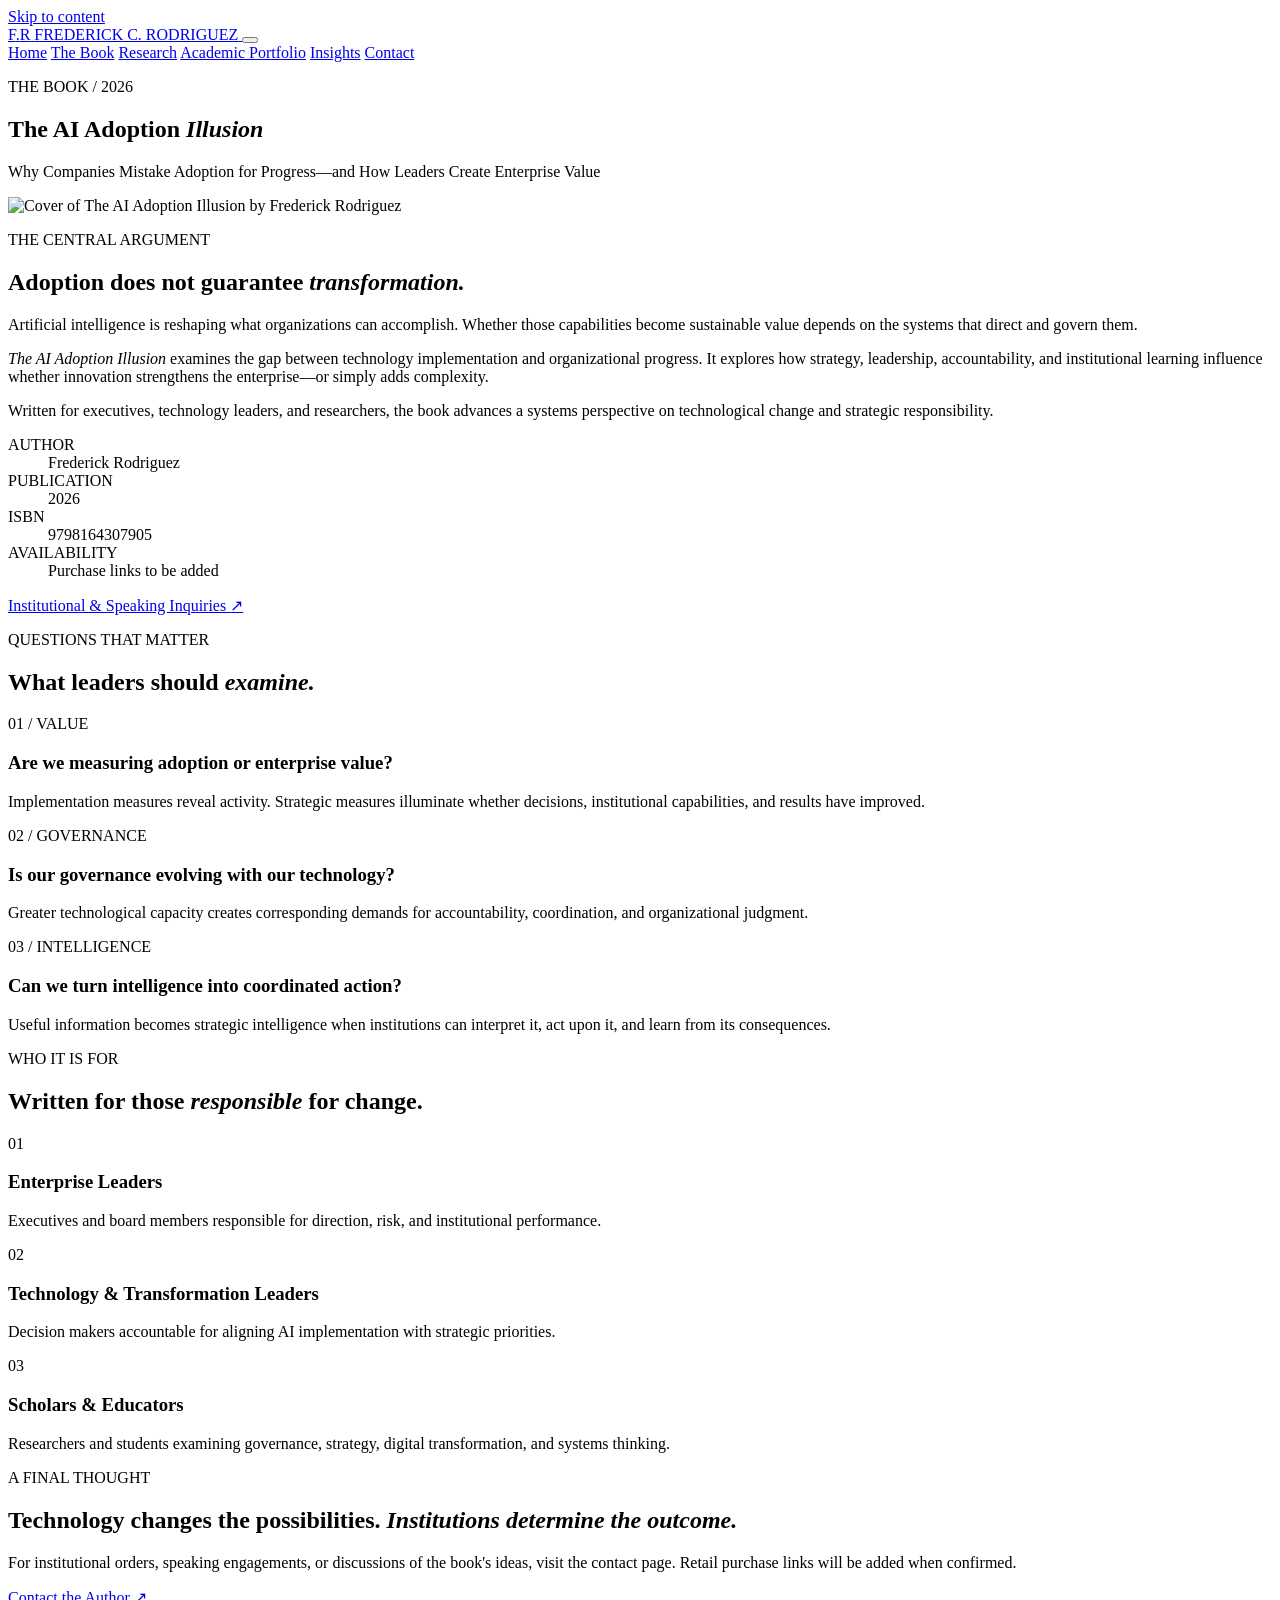
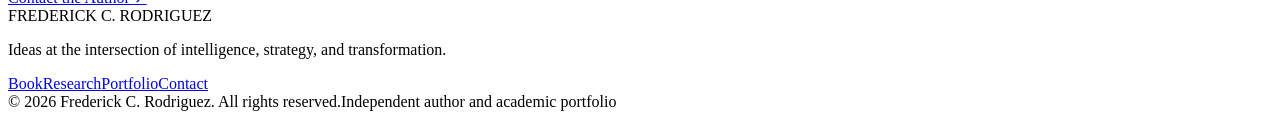
==== book.html @ ee8f7008 "Publish author and academic portfolio" ====
<!doctype html>
<html lang="en">
<head>
  <meta charset="utf-8">
  <meta name="viewport" content="width=device-width,initial-scale=1">
  <meta name="theme-color" content="#131719">
  <meta name="description" content="Explore The AI Adoption Illusion, a book on artificial intelligence, enterprise value, leadership, and strategic transformation.">
  <meta property="og:type" content="website">
  <meta property="og:title" content="The AI Adoption Illusion | Frederick C. Rodriguez">
  <meta property="og:description" content="Explore The AI Adoption Illusion, a book on artificial intelligence, enterprise value, leadership, and strategic transformation.">
  <meta property="og:image" content="assets/images/ai-adoption-illusion-cover.png">
  <title>The AI Adoption Illusion | Frederick C. Rodriguez</title>
  <link rel="icon" href="assets/images/favicon.svg" type="image/svg+xml">
  <link rel="stylesheet" href="assets/css/styles.css">
  <script src="assets/js/main.js" defer></script>
</head>
<body class="book-theme">
<a class="skip-link" href="#main-content">Skip to content</a>
<header class="site-header">
  <div class="container nav-wrap">
    <a class="brand" href="index.html" aria-label="Frederick C. Rodriguez — homepage">
      <span class="brand-mark">F<span class="brand-dot">.</span>R</span>
      <span class="brand-caption">FREDERICK C. RODRIGUEZ</span>
    </a>
    <button class="menu-toggle" aria-controls="primary-nav" aria-expanded="false" aria-label="Open navigation">
      <span></span><span></span><span></span>
    </button>
    <nav id="primary-nav" class="primary-nav" aria-label="Main navigation"><a href="index.html">Home</a>
<a href="book.html" aria-current="page" class="active">The Book</a>
<a href="research.html">Research</a>
<a href="academic.html">Academic Portfolio</a>
<a href="insights.html">Insights</a>
<a href="contact.html">Contact</a></nav>
  </div>
</header>
<main id="main-content">
<section class="subhero dark-section"><div class="container subhero-inner"><p class="eyebrow light-eyebrow"><span class="eyebrow-rule"></span> THE BOOK / 2026</p><h1 class="subhero-title">The AI Adoption <em>Illusion</em></h1><p class="subhero-deck">Why Companies Mistake Adoption for Progress—and How Leaders Create Enterprise Value</p></div></section>
<section class="book-page-hero paper-section section-padding"><div class="container book-page-grid"><div class="book-page-art"><img src="assets/images/ai-adoption-illusion-cover.png" alt="Cover of The AI Adoption Illusion by Frederick Rodriguez" width="1024" height="1536"></div><div class="book-page-copy"><p class="eyebrow">THE CENTRAL ARGUMENT</p><h2 class="display-heading">Adoption does not guarantee <em>transformation.</em></h2><p class="lead">Artificial intelligence is reshaping what organizations can accomplish. Whether those capabilities become sustainable value depends on the systems that direct and govern them.</p><p><em>The AI Adoption Illusion</em> examines the gap between technology implementation and organizational progress. It explores how strategy, leadership, accountability, and institutional learning influence whether innovation strengthens the enterprise—or simply adds complexity.</p><p>Written for executives, technology leaders, and researchers, the book advances a systems perspective on technological change and strategic responsibility.</p><dl class="book-facts"><div><dt>AUTHOR</dt><dd>Frederick Rodriguez</dd></div><div><dt>PUBLICATION</dt><dd>2026</dd></div><div><dt>ISBN</dt><dd>9798164307905</dd></div><div><dt>AVAILABILITY</dt><dd>Purchase links to be added</dd></div></dl><a class="btn btn-dark" href="contact.html">Institutional & Speaking Inquiries <span aria-hidden="true">↗</span></a></div></div></section>
<section class="section-padding warm-section"><div class="container"><div class="section-top"><div><p class="eyebrow">QUESTIONS THAT MATTER</p><h2 class="display-heading">What leaders should <em>examine.</em></h2></div></div><div class="question-grid"><article><span>01 / VALUE</span><h3>Are we measuring adoption or enterprise value?</h3><p>Implementation measures reveal activity. Strategic measures illuminate whether decisions, institutional capabilities, and results have improved.</p></article><article><span>02 / GOVERNANCE</span><h3>Is our governance evolving with our technology?</h3><p>Greater technological capacity creates corresponding demands for accountability, coordination, and organizational judgment.</p></article><article><span>03 / INTELLIGENCE</span><h3>Can we turn intelligence into coordinated action?</h3><p>Useful information becomes strategic intelligence when institutions can interpret it, act upon it, and learn from its consequences.</p></article></div></div></section>
<section class="section-padding paper-section"><div class="container audience-grid"><div><p class="eyebrow">WHO IT IS FOR</p><h2 class="display-heading">Written for those <em>responsible</em> for change.</h2></div><div class="audience-list"><div><span>01</span><div><h3>Enterprise Leaders</h3><p>Executives and board members responsible for direction, risk, and institutional performance.</p></div></div><div><span>02</span><div><h3>Technology & Transformation Leaders</h3><p>Decision makers accountable for aligning AI implementation with strategic priorities.</p></div></div><div><span>03</span><div><h3>Scholars & Educators</h3><p>Researchers and students examining governance, strategy, digital transformation, and systems thinking.</p></div></div></div></div></section>
<section class="dark-section section-padding"><div class="container callout-grid"><div><p class="eyebrow light-eyebrow">A FINAL THOUGHT</p><h2 class="display-heading">Technology changes the possibilities. <em>Institutions determine the outcome.</em></h2></div><div><p>For institutional orders, speaking engagements, or discussions of the book's ideas, visit the contact page. Retail purchase links will be added when confirmed.</p><a class="btn btn-light" href="contact.html">Contact the Author <span aria-hidden="true">↗</span></a></div></div></section>
</main>
<footer class="site-footer">
  <div class="container footer-main">
    <div><span class="footer-eyebrow">FREDERICK C. RODRIGUEZ</span><p class="footer-statement">Ideas at the intersection of intelligence, strategy, and transformation.</p></div>
    <div class="footer-links"><a href="book.html">Book</a><a href="research.html">Research</a><a href="academic.html">Portfolio</a><a href="contact.html">Contact</a></div>
  </div>
  <div class="container footer-bottom"><span>© <span id="year">2026</span> Frederick C. Rodriguez. All rights reserved.</span><span>Independent author and academic portfolio</span></div>
</footer>
</body>
</html>
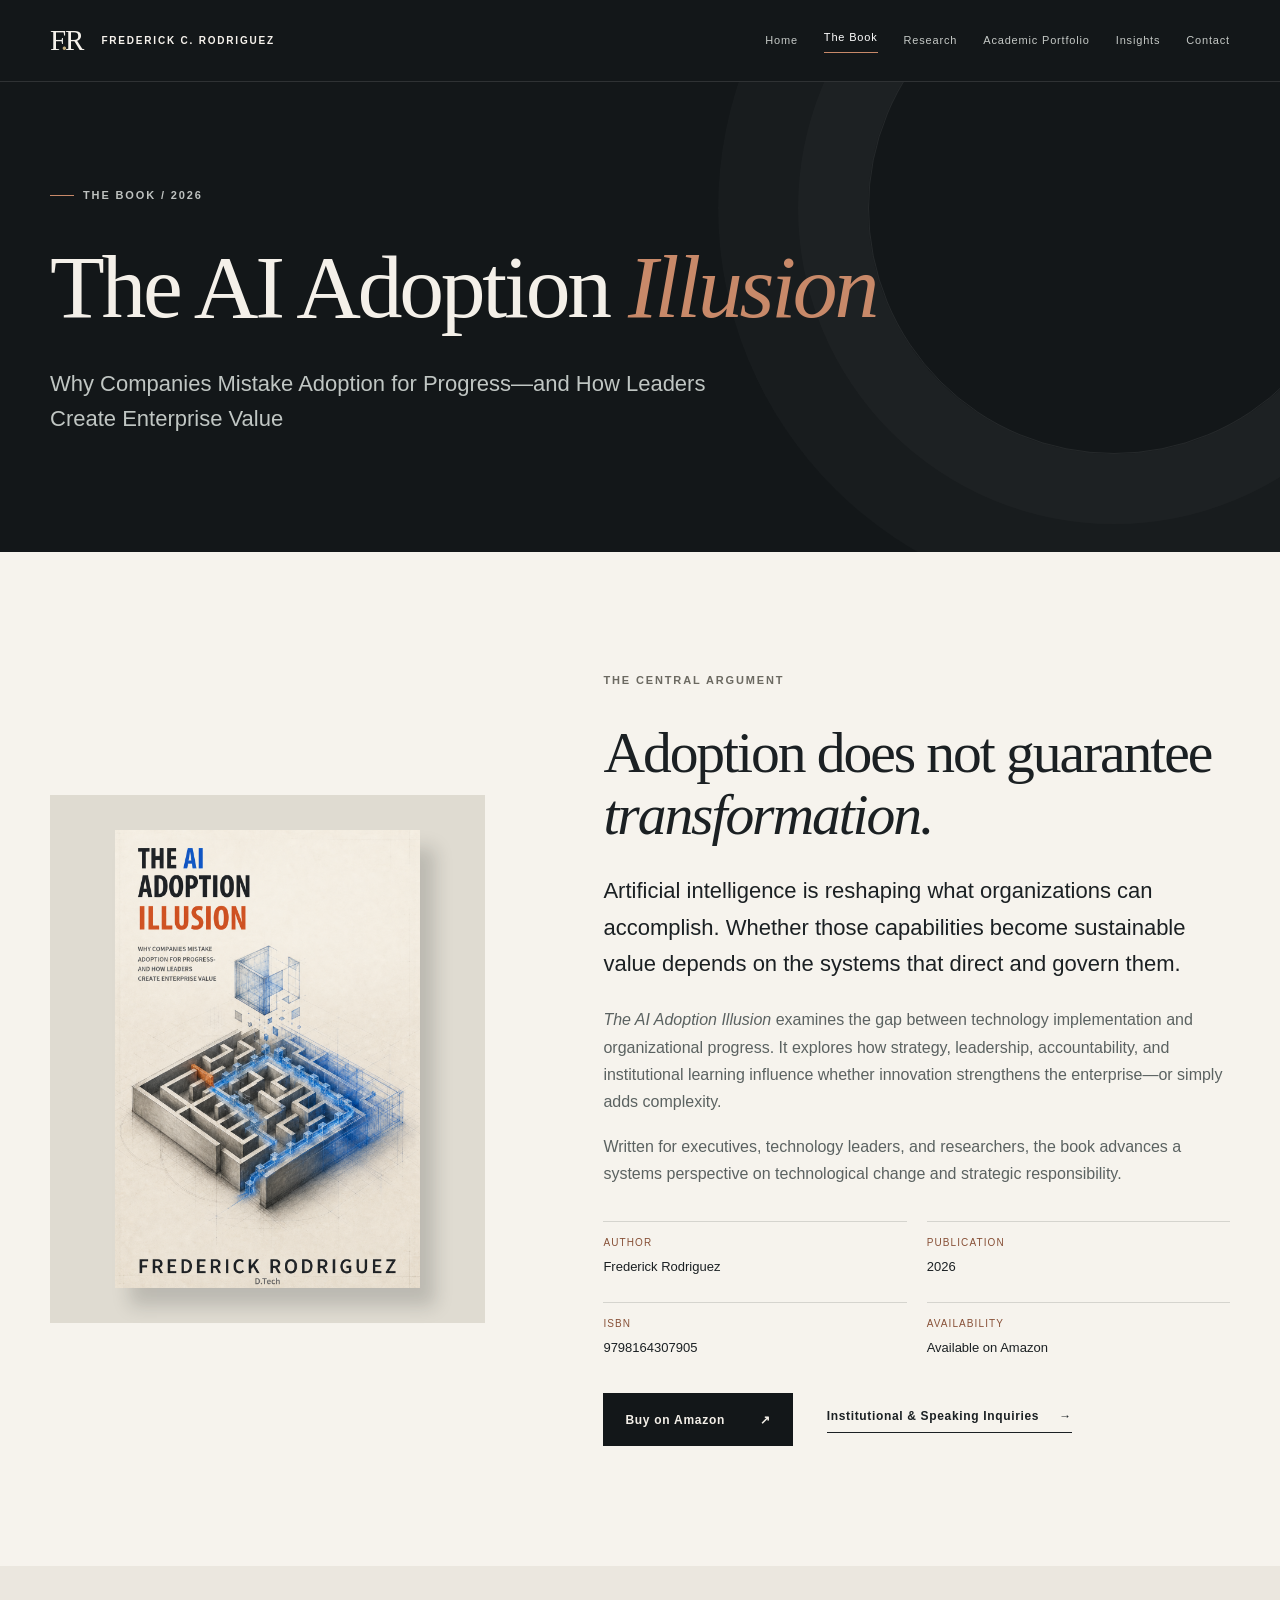
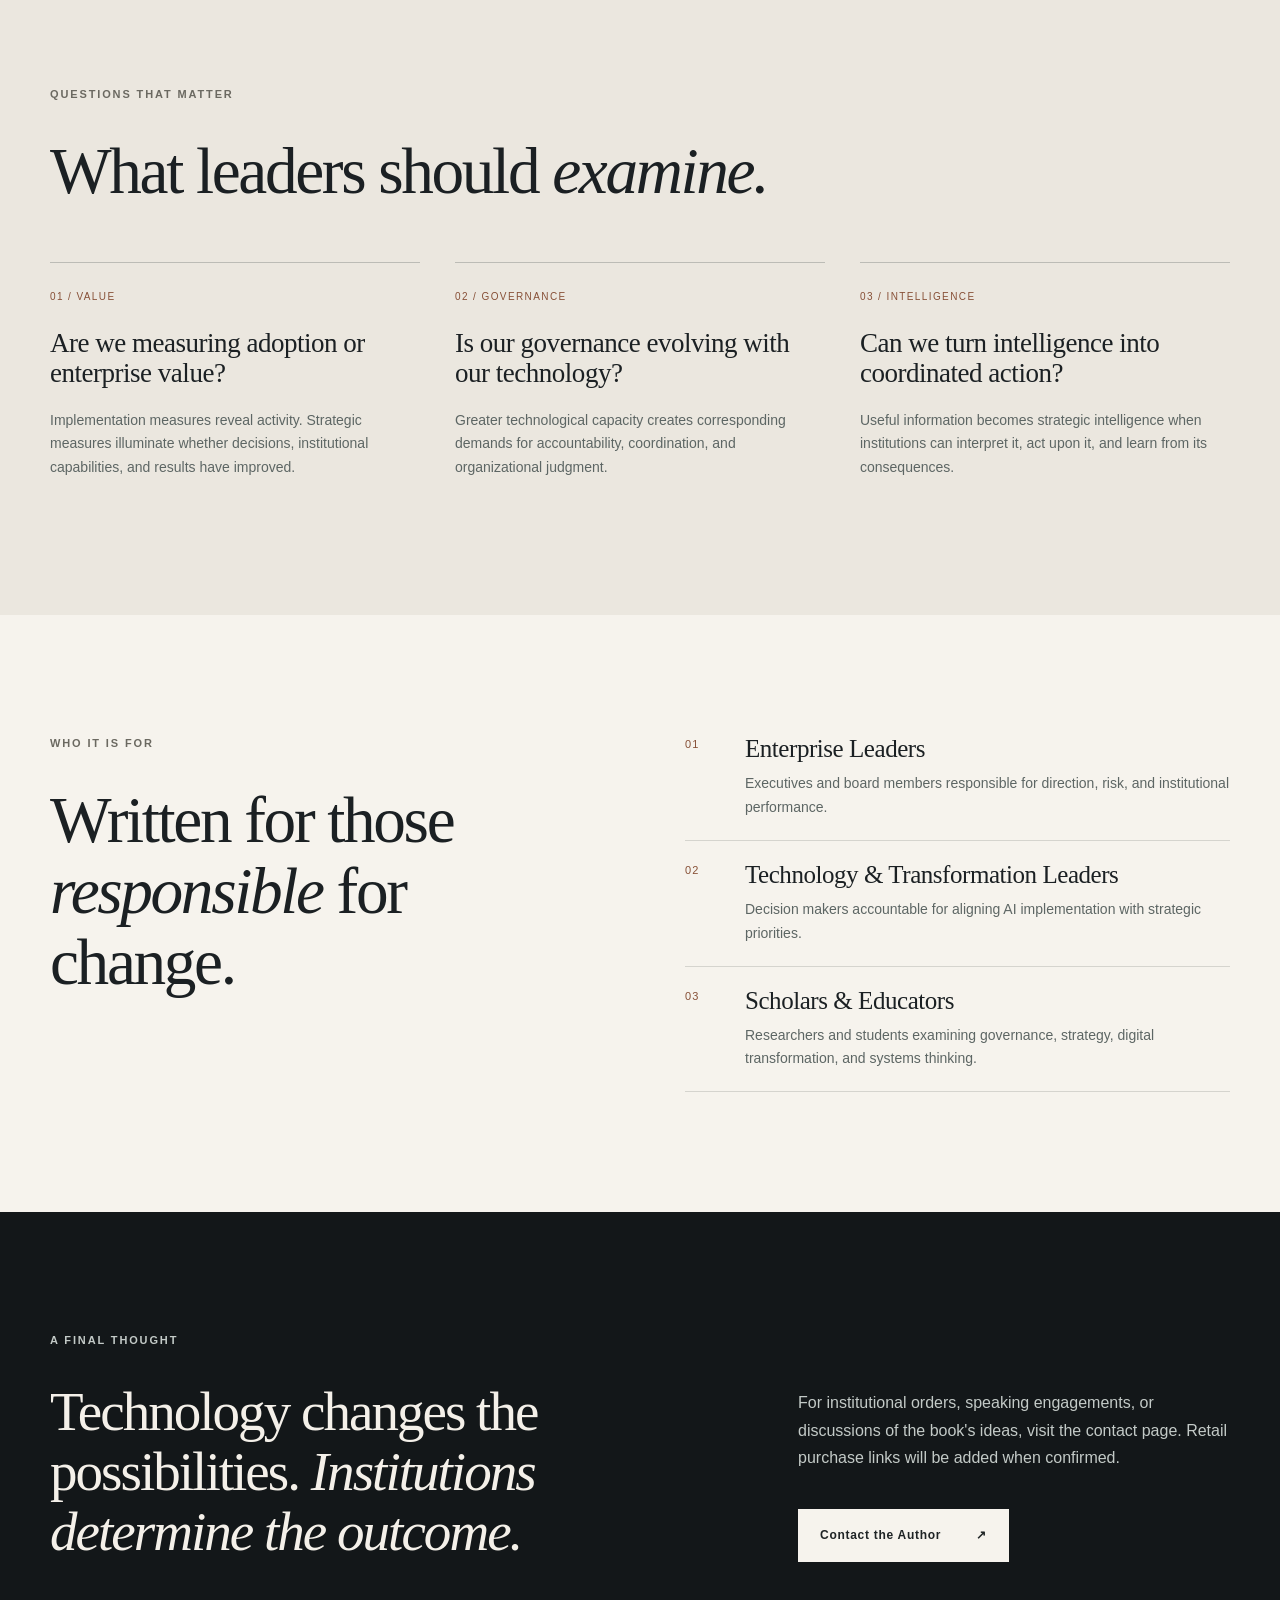
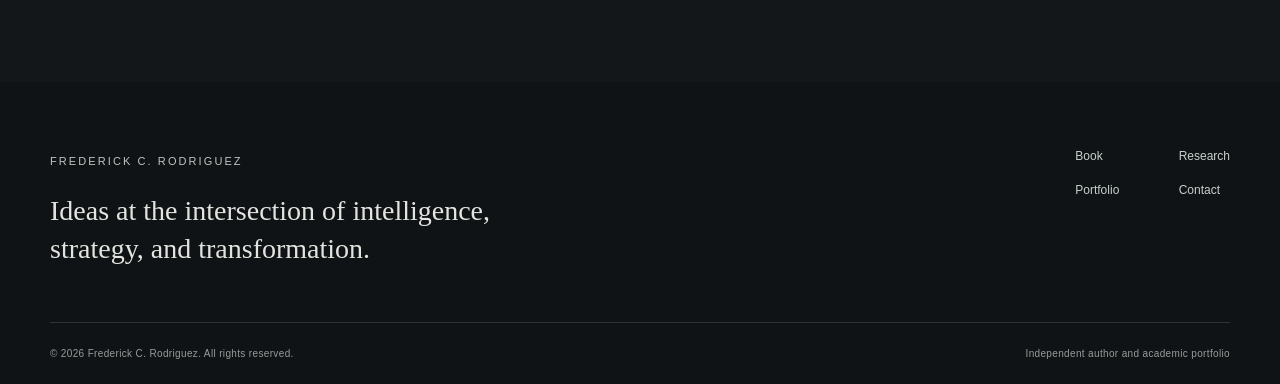
==== commit ab8dc14c: "Add Amazon book purchase links" ====
--- a/book.html
+++ b/book.html
@@ -35,7 +35,7 @@
 </header>
 <main id="main-content">
 <section class="subhero dark-section"><div class="container subhero-inner"><p class="eyebrow light-eyebrow"><span class="eyebrow-rule"></span> THE BOOK / 2026</p><h1 class="subhero-title">The AI Adoption <em>Illusion</em></h1><p class="subhero-deck">Why Companies Mistake Adoption for Progress—and How Leaders Create Enterprise Value</p></div></section>
-<section class="book-page-hero paper-section section-padding"><div class="container book-page-grid"><div class="book-page-art"><img src="assets/images/ai-adoption-illusion-cover.png" alt="Cover of The AI Adoption Illusion by Frederick Rodriguez" width="1024" height="1536"></div><div class="book-page-copy"><p class="eyebrow">THE CENTRAL ARGUMENT</p><h2 class="display-heading">Adoption does not guarantee <em>transformation.</em></h2><p class="lead">Artificial intelligence is reshaping what organizations can accomplish. Whether those capabilities become sustainable value depends on the systems that direct and govern them.</p><p><em>The AI Adoption Illusion</em> examines the gap between technology implementation and organizational progress. It explores how strategy, leadership, accountability, and institutional learning influence whether innovation strengthens the enterprise—or simply adds complexity.</p><p>Written for executives, technology leaders, and researchers, the book advances a systems perspective on technological change and strategic responsibility.</p><dl class="book-facts"><div><dt>AUTHOR</dt><dd>Frederick Rodriguez</dd></div><div><dt>PUBLICATION</dt><dd>2026</dd></div><div><dt>ISBN</dt><dd>9798164307905</dd></div><div><dt>AVAILABILITY</dt><dd>Purchase links to be added</dd></div></dl><a class="btn btn-dark" href="contact.html">Institutional & Speaking Inquiries <span aria-hidden="true">↗</span></a></div></div></section>
+<section class="book-page-hero paper-section section-padding"><div class="container book-page-grid"><div class="book-page-art"><img src="assets/images/ai-adoption-illusion-cover.png" alt="Cover of The AI Adoption Illusion by Frederick Rodriguez" width="1024" height="1536"></div><div class="book-page-copy"><p class="eyebrow">THE CENTRAL ARGUMENT</p><h2 class="display-heading">Adoption does not guarantee <em>transformation.</em></h2><p class="lead">Artificial intelligence is reshaping what organizations can accomplish. Whether those capabilities become sustainable value depends on the systems that direct and govern them.</p><p><em>The AI Adoption Illusion</em> examines the gap between technology implementation and organizational progress. It explores how strategy, leadership, accountability, and institutional learning influence whether innovation strengthens the enterprise—or simply adds complexity.</p><p>Written for executives, technology leaders, and researchers, the book advances a systems perspective on technological change and strategic responsibility.</p><dl class="book-facts"><div><dt>AUTHOR</dt><dd>Frederick Rodriguez</dd></div><div><dt>PUBLICATION</dt><dd>2026</dd></div><div><dt>ISBN</dt><dd>9798164307905</dd></div><div><dt>AVAILABILITY</dt><dd><a href="https://www.amazon.com/dp/B0HR8PZHHB?th=1" target="_blank" rel="noopener noreferrer">Available on Amazon</a></dd></div></dl><div class="button-row"><a class="btn btn-dark" href="https://www.amazon.com/dp/B0HR8PZHHB?th=1" target="_blank" rel="noopener noreferrer">Buy on Amazon <span aria-hidden="true">↗</span></a><a class="text-link" href="contact.html">Institutional & Speaking Inquiries <span aria-hidden="true">→</span></a></div></div></div></section>
 <section class="section-padding warm-section"><div class="container"><div class="section-top"><div><p class="eyebrow">QUESTIONS THAT MATTER</p><h2 class="display-heading">What leaders should <em>examine.</em></h2></div></div><div class="question-grid"><article><span>01 / VALUE</span><h3>Are we measuring adoption or enterprise value?</h3><p>Implementation measures reveal activity. Strategic measures illuminate whether decisions, institutional capabilities, and results have improved.</p></article><article><span>02 / GOVERNANCE</span><h3>Is our governance evolving with our technology?</h3><p>Greater technological capacity creates corresponding demands for accountability, coordination, and organizational judgment.</p></article><article><span>03 / INTELLIGENCE</span><h3>Can we turn intelligence into coordinated action?</h3><p>Useful information becomes strategic intelligence when institutions can interpret it, act upon it, and learn from its consequences.</p></article></div></div></section>
 <section class="section-padding paper-section"><div class="container audience-grid"><div><p class="eyebrow">WHO IT IS FOR</p><h2 class="display-heading">Written for those <em>responsible</em> for change.</h2></div><div class="audience-list"><div><span>01</span><div><h3>Enterprise Leaders</h3><p>Executives and board members responsible for direction, risk, and institutional performance.</p></div></div><div><span>02</span><div><h3>Technology & Transformation Leaders</h3><p>Decision makers accountable for aligning AI implementation with strategic priorities.</p></div></div><div><span>03</span><div><h3>Scholars & Educators</h3><p>Researchers and students examining governance, strategy, digital transformation, and systems thinking.</p></div></div></div></div></section>
 <section class="dark-section section-padding"><div class="container callout-grid"><div><p class="eyebrow light-eyebrow">A FINAL THOUGHT</p><h2 class="display-heading">Technology changes the possibilities. <em>Institutions determine the outcome.</em></h2></div><div><p>For institutional orders, speaking engagements, or discussions of the book's ideas, visit the contact page. Retail purchase links will be added when confirmed.</p><a class="btn btn-light" href="contact.html">Contact the Author <span aria-hidden="true">↗</span></a></div></div></section>
@@ -48,4 +48,4 @@
   <div class="container footer-bottom"><span>© <span id="year">2026</span> Frederick C. Rodriguez. All rights reserved.</span><span>Independent author and academic portfolio</span></div>
 </footer>
 </body>
-</html>+</html>
--- a/assets/css/styles.css
+++ b/assets/css/styles.css
@@ -0,0 +1,30 @@
+/* Frederick C. Rodriguez — Academic Author Portfolio, static GitHub Pages edition */
+:root{--ink:#1b2023;--charcoal:#131719;--charcoal-2:#1b2226;--muted:#5b6567;--paper:#f6f3ed;--paper-2:#ebe7df;--rule:#d5d4ce;--accent:#C6AD7B;--accent-gold:#C6AD7B;--accent-gold-ink:#745D36;--accent-copper:#C88969;--accent-copper-ink:#875037;--blue:#3064a9;--container:1180px;--header-height:82px;--serif:Georgia,"Times New Roman",serif;--sans:Inter,"Helvetica Neue",Arial,sans-serif}
+*{box-sizing:border-box}html{scroll-behavior:smooth}body{margin:0;background:var(--paper);color:var(--ink);font:16px/1.7 var(--sans);-webkit-font-smoothing:antialiased}img{display:block;max-width:100%;height:auto}a{color:inherit;text-decoration:none}button{font:inherit}p{margin:0 0 1.1em}h1,h2,h3{line-height:1.12;margin:0;font-weight:400}h1,h2{font-family:var(--serif);letter-spacing:-.036em}h3{font-family:var(--serif);letter-spacing:-.018em}em{font-style:italic;font-weight:400}::selection{background:var(--accent-gold);color:#111}.container{width:min(var(--container),calc(100% - 92px));margin-inline:auto}.section-padding{padding:120px 0}.paper-section{background:var(--paper)}.warm-section{background:var(--paper-2)}.dark-section{background:var(--charcoal);color:#f4f0e9}.skip-link{position:absolute;top:-100px;left:14px;z-index:100;background:#fff;color:#000;padding:10px 18px}.skip-link:focus{top:12px}a:focus-visible,button:focus-visible{outline:3px solid var(--accent-gold-ink);outline-offset:5px}.site-header{height:var(--header-height);background:var(--charcoal);color:#f6f2ec;border-bottom:1px solid #ffffff1e;position:relative;z-index:30}.nav-wrap{height:100%;display:flex;justify-content:space-between;align-items:center;gap:35px}.brand{display:flex;align-items:center;gap:20px;flex-shrink:0}.brand-mark{font-family:var(--serif);font-size:29px;letter-spacing:-3px;line-height:1}.brand-dot{color:var(--accent)}.brand-caption{font-size:10px;font-weight:700;letter-spacing:.18em;white-space:nowrap}.primary-nav{display:flex;align-items:center;gap:26px}.primary-nav a{font-size:11px;letter-spacing:.075em;white-space:nowrap;color:#c5c9c6;transition:color .2s}.primary-nav a:hover,.primary-nav a.active{color:#fff}.primary-nav a.active{border-bottom:1px solid var(--accent);padding-bottom:6px}.menu-toggle{display:none}.eyebrow{display:flex;align-items:center;gap:9px;font:700 11px/1.5 var(--sans);letter-spacing:.17em;color:#6b6961;margin:0 0 33px;text-transform:uppercase}.light-eyebrow{color:#bec2c0}.eyebrow-rule{height:1px;width:24px;background:var(--accent);display:inline-block}.sep{color:var(--accent-gold);padding-inline:2px}.display-heading{font-size:clamp(42px,5.1vw,72px);line-height:1.09;max-width:740px}.lead{font-size:clamp(18px,1.8vw,22px);line-height:1.65;font-weight:400}.body-column{max-width:520px}.body-column>p:not(.lead),.book-content>p:not(.lead):not(.eyebrow):not(.book-subtitle):not(.book-meta){color:#596263}.btn{display:inline-flex;align-items:center;justify-content:space-between;gap:35px;min-height:53px;padding:14px 22px;font-size:12px;font-weight:700;letter-spacing:.06em;transition:background .2s,color .2s,transform .2s}.btn:hover{transform:translateY(-2px)}.btn-light{background:var(--paper);color:#1f2425}.btn-light:hover{background:#e1d9cd}.btn-dark{background:var(--charcoal);color:#f4f0e9}.btn-dark:hover{background:#353f44}.button-row{display:flex;align-items:center;gap:34px;flex-wrap:wrap}.text-link,.arrow-link{font-size:12px;font-weight:700;letter-spacing:.055em;display:inline-flex;align-items:center;gap:20px;border-bottom:1px solid currentColor;padding-bottom:6px}.text-link-light{color:#e9e9e7}.text-link span,.arrow-link span{transition:transform .2s}.text-link:hover span,.arrow-link:hover span{transform:translate(3px,-2px)}
+/* Home hero */
+.hero{overflow:hidden}.hero-grid{display:grid;grid-template-columns:1.13fr .87fr;min-height:690px;position:relative}.hero-content{padding:102px 56px 100px 0;display:flex;flex-direction:column;align-items:flex-start;justify-content:center}.hero-content .eyebrow{margin-bottom:46px}.hero h1{font-size:clamp(48px,5.4vw,78px);line-height:1.09;max-width:760px}.hero h1 em{color:#ddd9d1}.hero-deck{max-width:555px;color:#b7c1bf;font-size:17px;line-height:1.8;margin:34px 0 36px}.hero-photo-wrap{position:relative;overflow:hidden;background:#333a3e;min-height:690px}.hero-photo{width:100%;height:100%;object-fit:cover;object-position:50% 20%;filter:saturate(.8)}.hero-photo-wrap:after{content:"";position:absolute;inset:0;background:linear-gradient(to right,rgba(19,23,25,.14),transparent 35%),linear-gradient(to top,rgba(19,23,25,.28),transparent 45%);pointer-events:none}.photo-vertical-label{position:absolute;right:13px;top:50%;z-index:2;writing-mode:vertical-rl;color:#e4e3db;font-size:10px;letter-spacing:.2em}.hero-bottom{height:60px;display:flex;justify-content:space-between;align-items:center;border-top:1px solid #ffffff20;font-size:9px;letter-spacing:.17em;color:#aab2b0}.intro-grid{display:grid;grid-template-columns:1fr .9fr;gap:100px;align-items:start}.intro-grid .lead{margin-top:8px}.arrow-link{margin-top:20px}.featured-book{background:#e5e0d6;overflow:hidden}.book-feature-grid{display:grid;grid-template-columns:.95fr 1.05fr;gap:10%;align-items:center}.book-art{min-width:0}.book-cover-stage{padding:34px 65px;background:#d6d0c5;max-width:480px;box-shadow:inset 0 0 1px #c4bdb2}.book-cover-stage img{display:block;width:100%;height:auto;aspect-ratio:2/3;object-fit:contain;box-shadow:15px 17px 19px #29282430,2px 3px 4px #29282419}.book-content .display-heading{margin-bottom:20px}.book-subtitle{text-transform:uppercase;font-size:14px;letter-spacing:.08em;line-height:1.8;max-width:420px;color:#596060;font-weight:700}.small-divider{width:60px;height:1px;background:var(--accent);margin:30px 0}.book-content .btn{margin-top:22px}.book-meta{font-size:10px;color:#68706e;letter-spacing:.12em;margin-top:26px}.section-top{display:flex;justify-content:space-between;gap:60px;align-items:end;margin-bottom:55px}.section-top .arrow-link{white-space:nowrap;margin-bottom:10px}.theme-grid{display:grid;grid-template-columns:repeat(3,minmax(0,1fr));border:1px solid var(--rule)}.theme-card{padding:30px 33px 38px;min-height:366px;display:flex;flex-direction:column;align-items:flex-start}.theme-card+.theme-card{border-left:1px solid var(--rule)}.theme-number{font-size:10px;letter-spacing:.1em;color:#777a74}.theme-card h3{font-size:27px;margin:12px 0 12px}.theme-card p{font-size:14px;color:#626865;line-height:1.75}.theme-diagram{height:120px;width:100%;position:relative;overflow:hidden;margin-top:22px;border-bottom:1px solid #dad8d1}.diagram-nodes{background:linear-gradient(25deg,transparent 47%,#c8c3ba 48%,#c8c3ba 49%,transparent 50%),linear-gradient(155deg,transparent 47%,#c8c3ba 48%,#c8c3ba 49%,transparent 50%)}.diagram-nodes i{position:absolute;border:1px solid #6e7c80;background:#eef0eb;width:12px;height:12px;border-radius:50%;top:42%;left:48%}.diagram-nodes i:nth-child(2){left:8%;top:75%}.diagram-nodes i:nth-child(3){left:27%;top:15%}.diagram-nodes i:nth-child(4){left:83%;top:17%}.diagram-nodes i:nth-child(5){left:73%;top:77%}.diagram-rings i{position:absolute;border:1px solid #a5aeb0;border-radius:50%;width:110px;height:110px;left:50%;top:4px;transform:translateX(-50%)}.diagram-rings i:nth-child(2){width:76px;height:76px;top:21px}.diagram-rings i:nth-child(3){width:37px;height:37px;top:40px;background:#d8dede}.diagram-grid{background-image:linear-gradient(#c9cecb 1px,transparent 1px),linear-gradient(90deg,#c9cecb 1px,transparent 1px);background-size:27px 27px;background-position:center center}.diagram-grid:after{content:"";position:absolute;left:35%;top:20%;width:31%;height:57%;background:#607d91a3;transform:rotate(-10deg)}.quote-layout{text-align:center;display:flex;flex-direction:column;align-items:center}.quote-layout blockquote{font-family:var(--serif);font-size:clamp(35px,4.5vw,65px);line-height:1.27;letter-spacing:-.02em;max-width:990px;margin:9px 0 37px}.quote-layout blockquote em{color:#b8c9ce}.closing-grid{display:grid;grid-template-columns:1fr .8fr;gap:120px;align-items:center}.closing-grid .btn{margin-top:22px}
+/* Interior headings */
+.subhero{padding:105px 0 116px;position:relative;overflow:hidden}.subhero:after{content:"";position:absolute;pointer-events:none;right:-80px;top:-120px;width:490px;height:490px;border:1px solid #ffffff14;border-radius:50%;box-shadow:0 0 0 70px #ffffff06,0 0 0 150px #ffffff05}.subhero-inner{position:relative;z-index:2}.subhero-title{font-size:clamp(59px,7vw,104px);max-width:900px}.subhero-title em{color:#b6c8ce}.subhero-deck{margin:29px 0 0;color:#c0c6c3;max-width:680px;font-size:clamp(17px,2vw,22px);line-height:1.6}.book-page-grid{display:grid;grid-template-columns:.82fr 1.18fr;gap:10%;align-items:center}.book-page-art{background:#dfdbd1;padding:35px 65px;max-width:470px}.book-page-art img{display:block;width:100%;height:auto;aspect-ratio:2/3;object-fit:contain;box-shadow:15px 18px 17px #1016192b}.book-page-copy .display-heading{font-size:clamp(38px,4.5vw,61px);margin-bottom:26px}.book-page-copy>p:not(.lead):not(.eyebrow){color:#5b6261}.book-facts{display:grid;grid-template-columns:1fr 1fr;gap:24px 20px;margin:34px 0}.book-facts div{border-top:1px solid var(--rule);padding-top:12px}.book-facts dt{font-size:10px;letter-spacing:.11em;color:#666b67;margin-bottom:5px}.book-facts dd{font-size:13px;margin:0}.question-grid{display:grid;grid-template-columns:repeat(3,1fr);gap:35px;margin-top:55px}.question-grid article{border-top:1px solid #bcbcb6;padding-top:18px}.question-grid article>span{font-size:10px;letter-spacing:.14em;color:#7a6259}.question-grid h3{font-size:27px;margin:20px 0}.question-grid p,.audience-list p{font-size:14px;color:#5d6664}.audience-grid{display:grid;grid-template-columns:1fr 1fr;gap:90px}.audience-list>div{display:grid;grid-template-columns:42px 1fr;gap:18px;padding:20px 0;border-bottom:1px solid var(--rule)}.audience-list>div:first-child{padding-top:0}.audience-list span{font-size:11px;color:#a0624a;letter-spacing:.1em}.audience-list h3{font-size:25px;margin-bottom:9px}.audience-list p{margin:0}.callout-grid{display:grid;grid-template-columns:1.2fr .8fr;gap:100px;align-items:end}.callout-grid .display-heading{font-size:clamp(41px,4.3vw,61px)}.callout-grid p{color:#c3cac7}.callout-grid .btn{margin-top:20px}
+/* Research and academic */
+.research-list{margin-top:48px}.research-list article{display:grid;grid-template-columns:80px 1fr;gap:35px;border-top:1px solid #c8c8c1;padding:29px 0}.research-list article:last-child{border-bottom:1px solid #c8c8c1}.research-index{font-size:13px;color:var(--accent-gold-ink);letter-spacing:.12em}.research-list h2{font-size:clamp(25px,3vw,39px);margin-bottom:11px}.research-list p{color:#616a69;max-width:700px;margin:0}.two-column-feature{display:grid;grid-template-columns:1fr 1fr;gap:90px}.publication-item{border-top:1px solid var(--rule);padding-top:18px}.publication-type{font-size:10px;letter-spacing:.13em;color:var(--accent-gold-ink)}.publication-item h3{font-size:28px;margin:14px 0}.publication-item h3 a:hover{color:var(--accent-gold-ink)}.publication-item p{color:#5e6664}.editorial-note{font-size:13px;color:#7a7d76!important;background:#e8e3da;border-left:2px solid #b1a9a0;padding:15px 20px;margin-top:42px!important}.academic-intro{display:grid;grid-template-columns:.66fr 1.34fr;gap:100px;align-items:center}.academic-portrait{height:510px;overflow:hidden;background:#394348}.academic-portrait img{width:100%;height:100%;object-fit:cover;object-position:50% 23%}.academic-intro .display-heading{margin-bottom:25px}.academic-intro p:not(.lead):not(.eyebrow){color:#606966}.education-list{margin-top:60px}.education-list article{border-top:1px solid #c7c4bd;display:grid;grid-template-columns:160px 1fr;gap:45px;padding:26px 0}.education-list article:last-child{border-bottom:1px solid #c7c4bd}.education-tag{font-size:10px;letter-spacing:.11em;color:#926a5b;padding-top:7px}.education-list h3{font-size:29px;margin-bottom:9px}.education-list p{color:#596361;margin:0}.mini-heading{font-size:25px;margin:0 0 12px}.mini-heading:not(:first-child){margin-top:34px}
+/* Insights */
+.insights-grid{display:grid;grid-template-columns:repeat(3,minmax(0,1fr));gap:24px}.insight-card{border:1px solid var(--rule);padding:18px 18px 28px}.insight-status{font-size:10px;letter-spacing:.12em;color:#8d6756}.insight-art{height:210px;background:#d9d8d1;position:relative;margin:14px 0 29px;overflow:hidden}.insight-art span{position:absolute;border:1px solid #53707c}.insight-art-one span{width:130px;height:130px;border-radius:50%;left:20%;top:17%}.insight-art-one span:nth-child(2){left:34%;top:25%;border-color:#b5674b}.insight-art-one span:nth-child(3){left:48%;top:33%}.insight-art-two span{width:70px;height:70px;transform:rotate(45deg);left:27%;top:30%}.insight-art-two span:nth-child(2){left:42%;top:30%;border-color:#bd7861}.insight-art-two span:nth-child(3){left:57%;top:30%}.insight-art-three{background-image:linear-gradient(45deg,transparent 49.5%,#a9b4b8 50%,transparent 50.5%),linear-gradient(-45deg,transparent 49.5%,#a9b4b8 50%,transparent 50.5%);background-color:#d9d8d1}.insight-art-three span{height:20px;width:20px;border-radius:50%;background:#d9d8d1;left:20%;top:18%}.insight-art-three span:nth-child(2){left:47%;top:45%;background:#b9c6c9}.insight-art-three span:nth-child(3){left:74%;top:70%;background:#d9d8d1}.insight-card h3{font-size:26px;line-height:1.2;margin-bottom:13px}.insight-card p{font-size:14px;color:#606865}.centered-note{margin-top:30px!important}
+/* Contact */
+.contact-grid{display:grid;grid-template-columns:1fr 1fr;gap:12%;align-items:start}.contact-grid .display-heading{margin-bottom:27px}.contact-panel{border-top:2px solid #252a2b;padding-top:20px}.contact-panel h3{font-size:29px;margin-bottom:22px}.contact-line{display:grid;grid-template-columns:40px 1fr;gap:10px;border-top:1px solid var(--rule);padding:18px 0}.contact-line span{font-size:10px;color:var(--accent-gold-ink);letter-spacing:.1em}.contact-line p{margin:0;font-size:15px;color:#47514f}.contact-notice{background:var(--paper-2);padding:22px;margin-top:32px}.contact-notice strong{font-size:14px}.contact-notice p{font-size:13px;color:#5f6663;margin:10px 0 0}
+/* Footer */
+.site-footer{background:#0f1315;color:#e3e4df;padding:64px 0 22px}.footer-main{display:flex;justify-content:space-between;align-items:start;gap:50px;padding-bottom:55px}.footer-eyebrow{font-size:11px;letter-spacing:.19em;color:#c0c5c1}.footer-statement{font-family:var(--serif);font-size:28px;line-height:1.35;max-width:450px;margin:19px 0 0}.footer-links{display:grid;grid-template-columns:1fr 1fr;column-gap:52px;row-gap:14px;font-size:12px;color:#c8d0cc}.footer-links a:hover{color:white}.footer-bottom{border-top:1px solid #ffffff23;display:flex;justify-content:space-between;gap:20px;padding-top:22px;font-size:10px;letter-spacing:.035em;color:#969d99}
+@media(max-width:1100px){.container{width:min(var(--container),calc(100% - 64px))}.brand-caption{display:none}.primary-nav{gap:18px}.hero-grid{grid-template-columns:1.08fr .92fr}.hero-content{padding-right:36px}.hero h1{font-size:clamp(44px,5.2vw,66px)}.book-cover-stage{padding:25px 45px}.intro-grid,.closing-grid,.callout-grid{gap:60px}}
+@media(max-width:760px){:root{--header-height:72px}.container{width:calc(100% - 40px)}.section-padding{padding:76px 0}.site-header{position:relative}.brand-caption{display:block;font-size:9px}.menu-toggle{width:43px;height:43px;background:none;border:1px solid #ffffff40;display:flex;flex-direction:column;gap:5px;align-items:center;justify-content:center;cursor:pointer;color:#fff}.menu-toggle span{width:18px;height:1px;background:#fff}.primary-nav{display:none;position:absolute;top:var(--header-height);left:0;right:0;background:#171d20;padding:19px 20px 25px;border-bottom:1px solid #ffffff30;flex-direction:column;align-items:stretch;gap:0;box-shadow:0 15px 20px #0003}.primary-nav.is-open{display:flex}.primary-nav a{padding:12px 8px;border-bottom:1px solid #ffffff19;font-size:14px}.primary-nav a.active{border-bottom:1px solid var(--accent)}.hero-grid{display:flex;flex-direction:column}.hero-content{padding:80px 0 72px;min-height:0}.hero-content .eyebrow{margin-bottom:24px;font-size:9px}.hero h1{font-size:clamp(44px,9vw,67px)}.hero-deck{margin:25px 0 29px;font-size:16px}.hero-photo-wrap{min-height:520px;height:75vh;max-height:720px}.hero-photo{object-position:50% 24%}.hero-bottom{height:52px}.display-heading{font-size:clamp(39px,8vw,62px)}.intro-grid,.book-feature-grid,.closing-grid,.book-page-grid,.audience-grid,.callout-grid,.academic-intro,.two-column-feature,.contact-grid{grid-template-columns:1fr;gap:42px}.book-art{order:1}.book-content{order:2}.book-cover-stage,.book-page-art{max-width:420px;width:100%;margin:auto}.section-top{align-items:start;flex-direction:column;gap:14px}.theme-grid{grid-template-columns:1fr}.theme-card{min-height:0;padding:25px 28px}.theme-card+.theme-card{border-left:0;border-top:1px solid var(--rule)}.theme-diagram{height:90px;margin:16px 0 7px}.quote-layout blockquote{font-size:clamp(35px,7vw,54px)}.subhero{padding:72px 0 83px}.subhero-title{font-size:clamp(54px,10.5vw,82px)}.question-grid,.insights-grid{grid-template-columns:1fr;gap:26px}.research-list article{grid-template-columns:48px 1fr;gap:10px}.research-list h2{font-size:28px}.academic-portrait{height:460px;max-width:430px}.education-list article{grid-template-columns:1fr;gap:10px}.footer-main{flex-direction:column;gap:35px}.footer-bottom{flex-direction:column;gap:8px}.footer-statement{font-size:27px}.closing-grid{gap:25px}}
+@media(max-width:410px){.brand{gap:10px}.brand-caption{font-size:8px}.hero h1{font-size:43px}.button-row{align-items:flex-start;flex-direction:column;gap:23px}.book-cover-stage,.book-page-art{padding:25px 40px}.eyebrow{letter-spacing:.11em}.hero-bottom span:first-child{display:none}.hero-bottom{justify-content:flex-end}}
+@media(prefers-reduced-motion:reduce){html{scroll-behavior:auto}*,*::before,*::after{animation-duration:.01ms!important;transition-duration:.01ms!important}}
+
+/* 2026 palette: primary Champagne Gold, with restrained book-specific Muted Copper.
+   On light surfaces, use the darker ink variants for readable small text. */
+.dark-section a:focus-visible,.site-header a:focus-visible,.site-header button:focus-visible,.site-footer a:focus-visible{outline-color:var(--accent-gold)}
+.featured-book .small-divider{background:var(--accent-copper)}
+.featured-book .book-meta{color:var(--accent-copper-ink)}
+body.book-theme .primary-nav a.active{border-bottom-color:var(--accent-copper)}
+body.book-theme .subhero .eyebrow-rule{background:var(--accent-copper)}
+body.book-theme .subhero-title em{color:var(--accent-copper)}
+body.book-theme .book-facts dt{color:var(--accent-copper-ink)}
+body.book-theme .question-grid article>span,body.book-theme .audience-list span{color:var(--accent-copper-ink)}
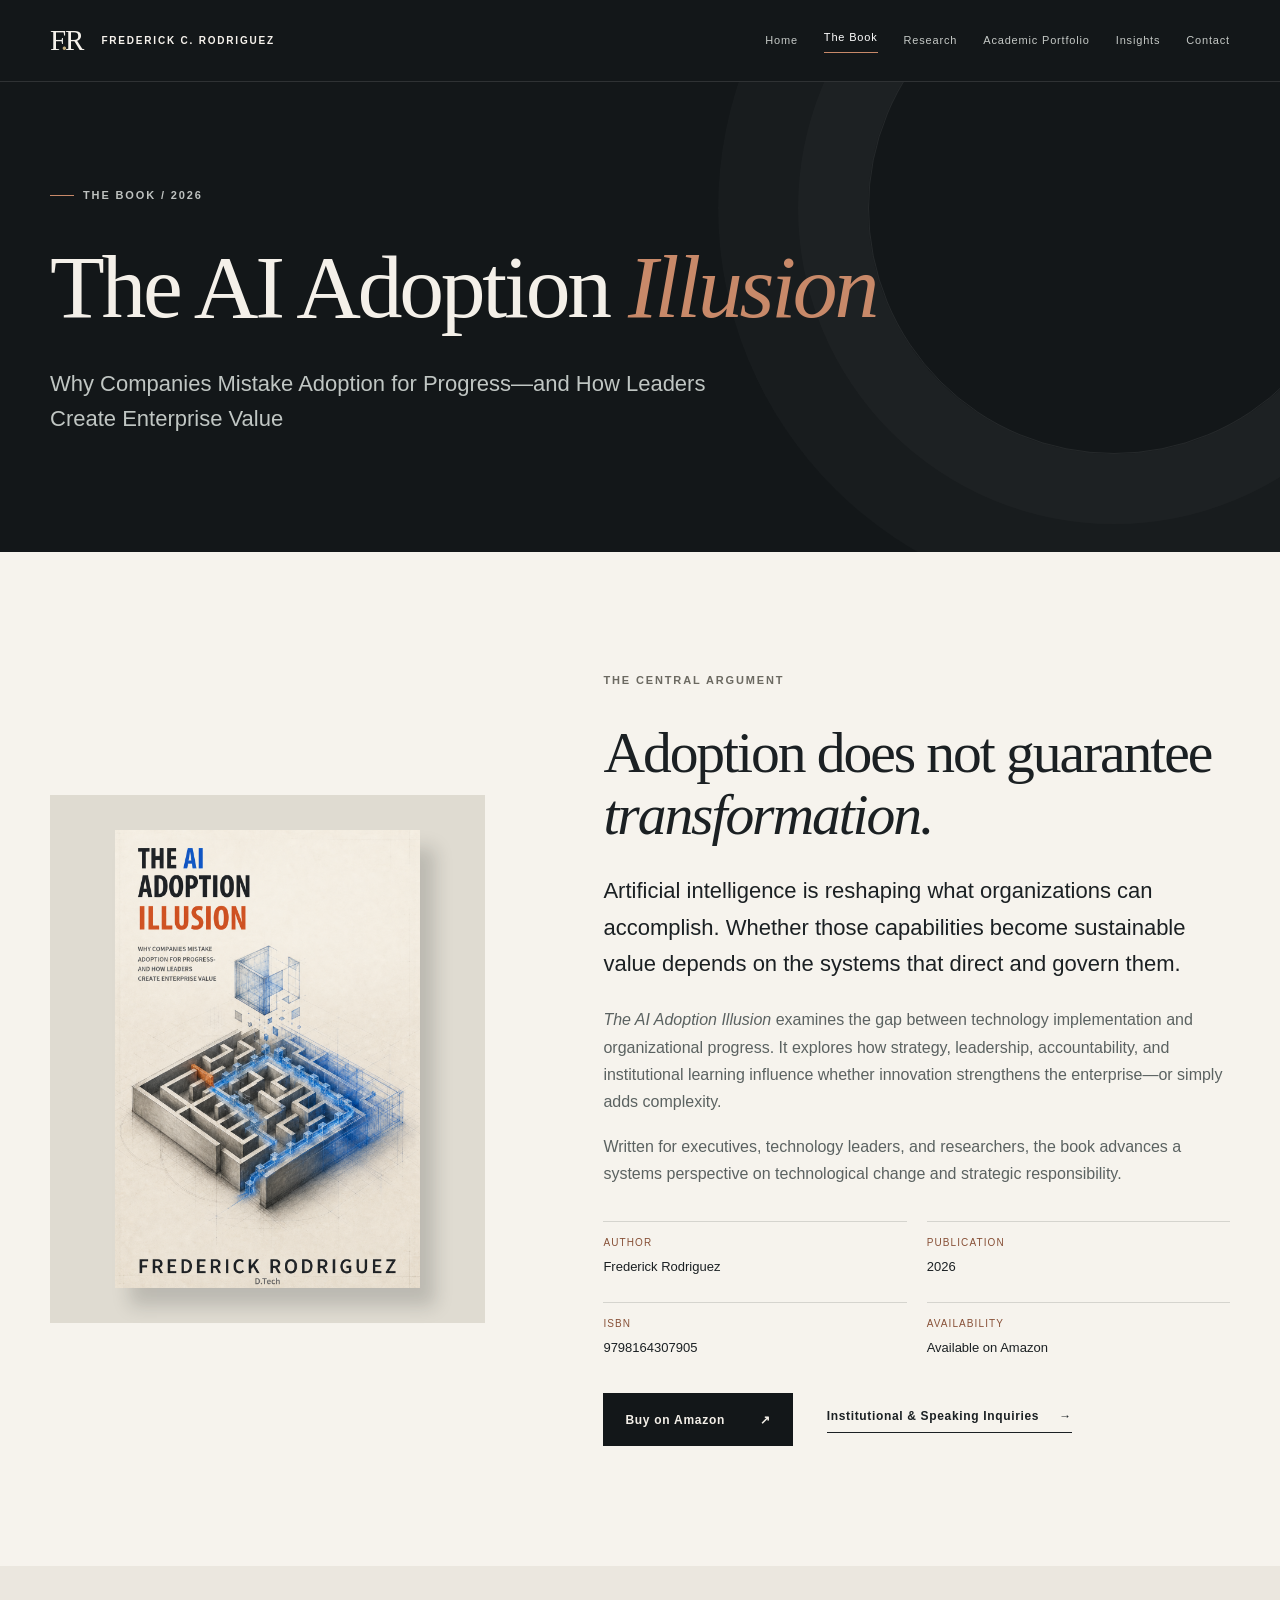
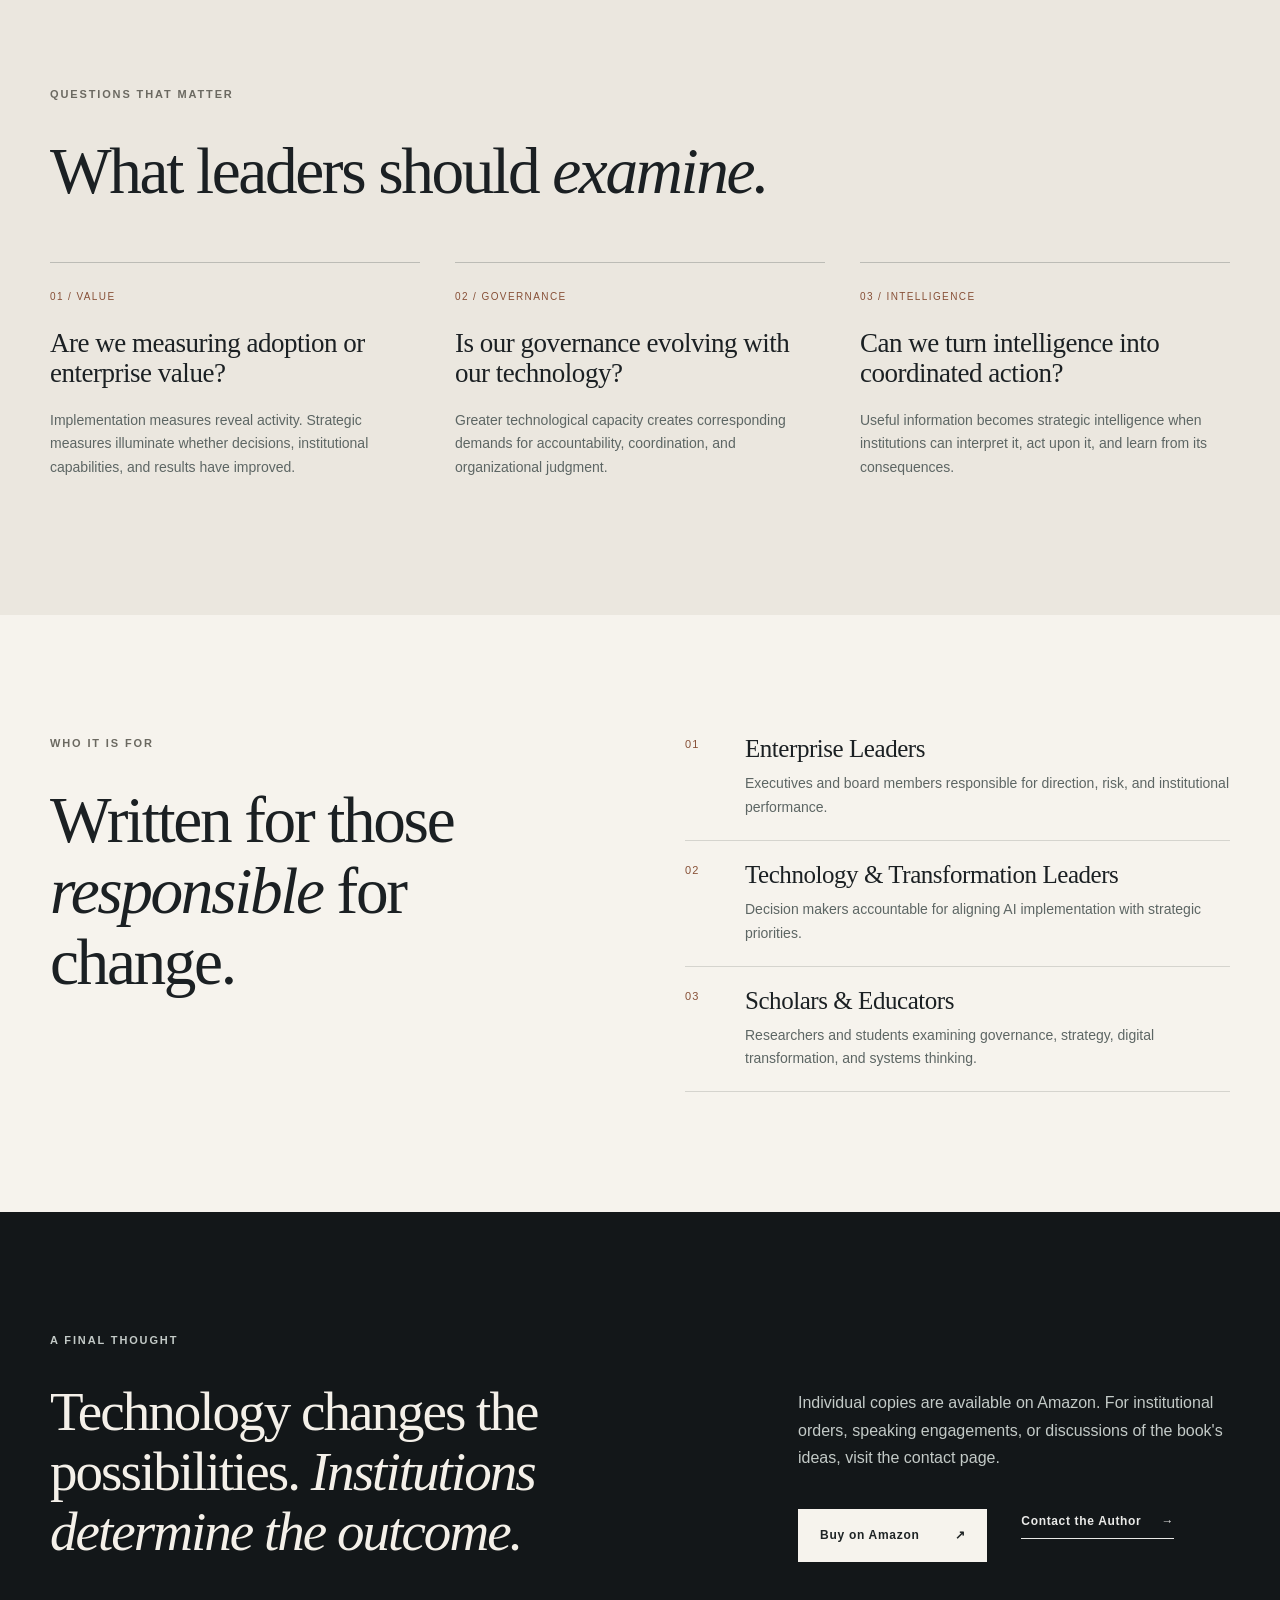
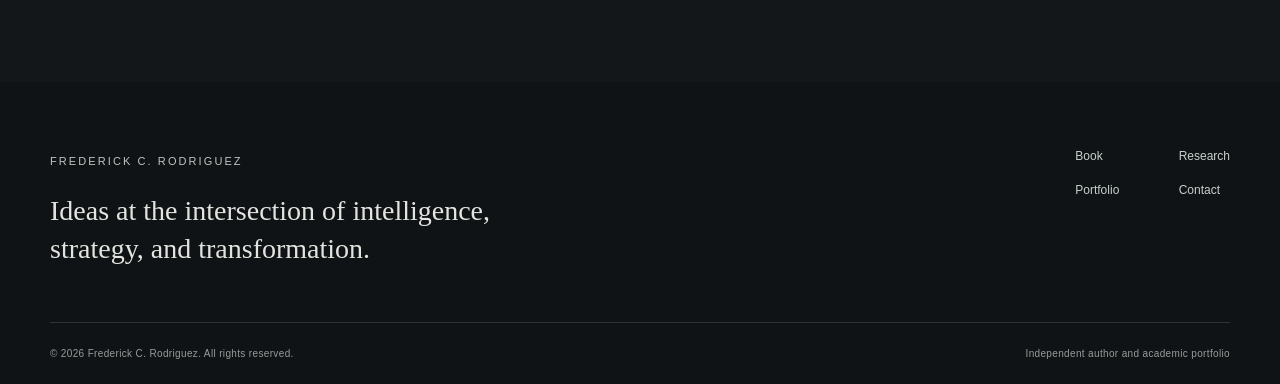
==== commit 2af18fd4: "Finalize Amazon purchase callouts" ====
--- a/book.html
+++ b/book.html
@@ -38,7 +38,7 @@
 <section class="book-page-hero paper-section section-padding"><div class="container book-page-grid"><div class="book-page-art"><img src="assets/images/ai-adoption-illusion-cover.png" alt="Cover of The AI Adoption Illusion by Frederick Rodriguez" width="1024" height="1536"></div><div class="book-page-copy"><p class="eyebrow">THE CENTRAL ARGUMENT</p><h2 class="display-heading">Adoption does not guarantee <em>transformation.</em></h2><p class="lead">Artificial intelligence is reshaping what organizations can accomplish. Whether those capabilities become sustainable value depends on the systems that direct and govern them.</p><p><em>The AI Adoption Illusion</em> examines the gap between technology implementation and organizational progress. It explores how strategy, leadership, accountability, and institutional learning influence whether innovation strengthens the enterprise—or simply adds complexity.</p><p>Written for executives, technology leaders, and researchers, the book advances a systems perspective on technological change and strategic responsibility.</p><dl class="book-facts"><div><dt>AUTHOR</dt><dd>Frederick Rodriguez</dd></div><div><dt>PUBLICATION</dt><dd>2026</dd></div><div><dt>ISBN</dt><dd>9798164307905</dd></div><div><dt>AVAILABILITY</dt><dd><a href="https://www.amazon.com/dp/B0HR8PZHHB?th=1" target="_blank" rel="noopener noreferrer">Available on Amazon</a></dd></div></dl><div class="button-row"><a class="btn btn-dark" href="https://www.amazon.com/dp/B0HR8PZHHB?th=1" target="_blank" rel="noopener noreferrer">Buy on Amazon <span aria-hidden="true">↗</span></a><a class="text-link" href="contact.html">Institutional & Speaking Inquiries <span aria-hidden="true">→</span></a></div></div></div></section>
 <section class="section-padding warm-section"><div class="container"><div class="section-top"><div><p class="eyebrow">QUESTIONS THAT MATTER</p><h2 class="display-heading">What leaders should <em>examine.</em></h2></div></div><div class="question-grid"><article><span>01 / VALUE</span><h3>Are we measuring adoption or enterprise value?</h3><p>Implementation measures reveal activity. Strategic measures illuminate whether decisions, institutional capabilities, and results have improved.</p></article><article><span>02 / GOVERNANCE</span><h3>Is our governance evolving with our technology?</h3><p>Greater technological capacity creates corresponding demands for accountability, coordination, and organizational judgment.</p></article><article><span>03 / INTELLIGENCE</span><h3>Can we turn intelligence into coordinated action?</h3><p>Useful information becomes strategic intelligence when institutions can interpret it, act upon it, and learn from its consequences.</p></article></div></div></section>
 <section class="section-padding paper-section"><div class="container audience-grid"><div><p class="eyebrow">WHO IT IS FOR</p><h2 class="display-heading">Written for those <em>responsible</em> for change.</h2></div><div class="audience-list"><div><span>01</span><div><h3>Enterprise Leaders</h3><p>Executives and board members responsible for direction, risk, and institutional performance.</p></div></div><div><span>02</span><div><h3>Technology & Transformation Leaders</h3><p>Decision makers accountable for aligning AI implementation with strategic priorities.</p></div></div><div><span>03</span><div><h3>Scholars & Educators</h3><p>Researchers and students examining governance, strategy, digital transformation, and systems thinking.</p></div></div></div></div></section>
-<section class="dark-section section-padding"><div class="container callout-grid"><div><p class="eyebrow light-eyebrow">A FINAL THOUGHT</p><h2 class="display-heading">Technology changes the possibilities. <em>Institutions determine the outcome.</em></h2></div><div><p>For institutional orders, speaking engagements, or discussions of the book's ideas, visit the contact page. Retail purchase links will be added when confirmed.</p><a class="btn btn-light" href="contact.html">Contact the Author <span aria-hidden="true">↗</span></a></div></div></section>
+<section class="dark-section section-padding"><div class="container callout-grid"><div><p class="eyebrow light-eyebrow">A FINAL THOUGHT</p><h2 class="display-heading">Technology changes the possibilities. <em>Institutions determine the outcome.</em></h2></div><div><p>Individual copies are available on Amazon. For institutional orders, speaking engagements, or discussions of the book's ideas, visit the contact page.</p><div class="button-row"><a class="btn btn-light" href="https://www.amazon.com/dp/B0HR8PZHHB?th=1" target="_blank" rel="noopener noreferrer">Buy on Amazon <span aria-hidden="true">↗</span></a><a class="text-link text-link-light" href="contact.html">Contact the Author <span aria-hidden="true">→</span></a></div></div></div></section>
 </main>
 <footer class="site-footer">
   <div class="container footer-main">
